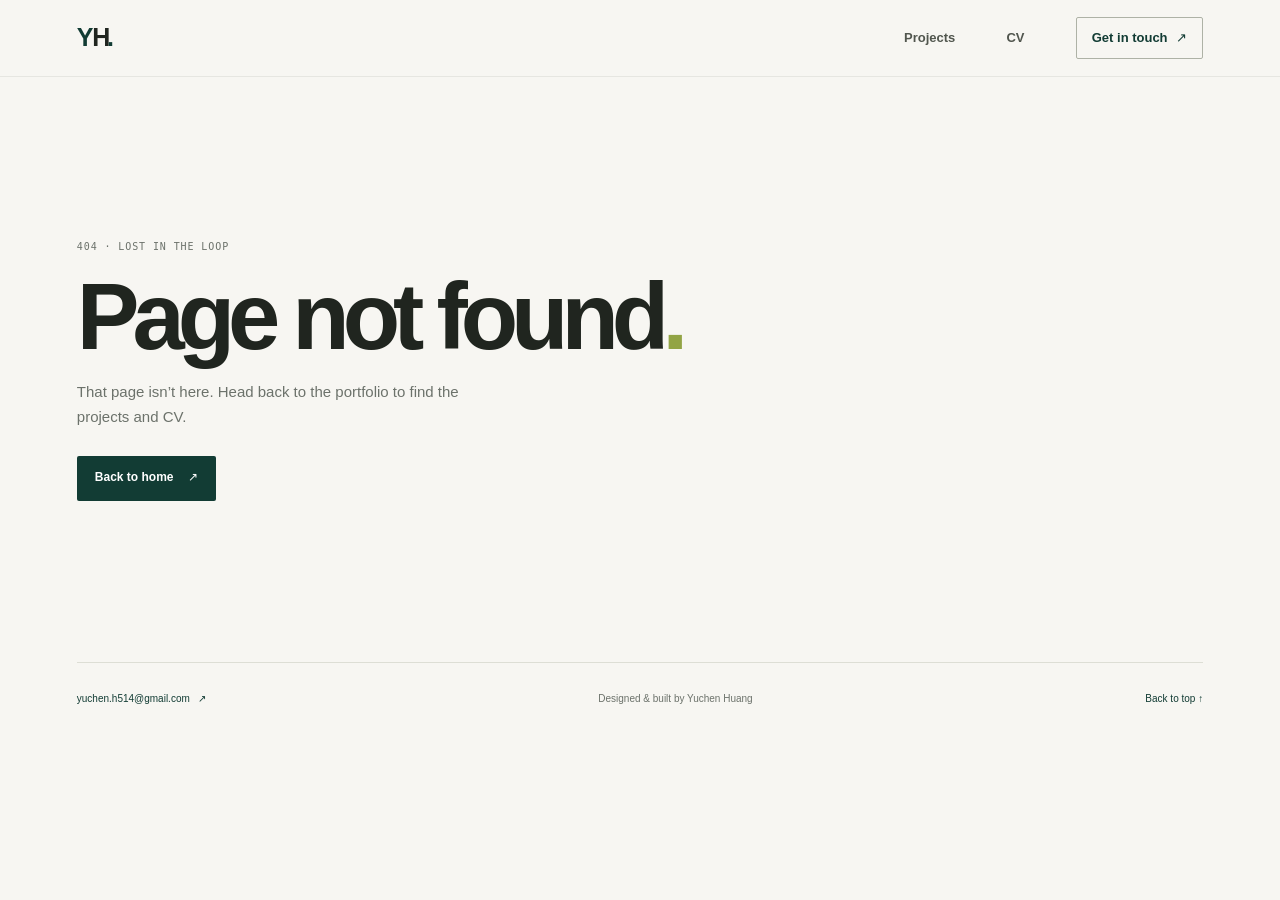
==== index.html @ c8900196 "demo uploaded" ====
<!doctype html>
<html lang="en">
  <head>
    <meta charset="UTF-8" />
    <meta name="viewport" content="width=device-width, initial-scale=1" />
    <meta name="theme-color" content="#f7f6f2" />
    <meta name="description" content="Portfolio of Yuchen Huang, a software developer working across games and the web." />
    <title>Yuchen Huang — Game &amp; Web Developer</title>
    <link rel="icon" href="/assets/favicon.svg" type="image/svg+xml" />
    <link rel="stylesheet" href="/assets/styles.css" />
    <script src="/assets/app.js" defer></script>
  </head>
  <body>
    <a class="skip-link" href="#main">Skip to content</a>
    <div id="app"></div>
    <noscript>This portfolio needs JavaScript enabled to display its pages.</noscript>
  </body>
</html>
---- assets/styles.css ----
:root {
  color-scheme: light;
  --paper: #f7f6f2;
  --surface: #fffefa;
  --ink: #20251f;
  --muted: #6c726b;
  --rule: #ddded5;
  --green: #123c34;
  --green-deep: #0d302a;
  --acid: #d3e271;
  --peach: #e6a477;
  --lilac: #9a91bb;
  --page-width: 1160px;
  --gutter: clamp(22px, 6vw, 90px);
  font-family: "Segoe UI Variable", "Segoe UI", Arial, sans-serif;
  font-synthesis: none;
  text-rendering: optimizeLegibility;
  -webkit-font-smoothing: antialiased;
  -moz-osx-font-smoothing: grayscale;
}

* { box-sizing: border-box; }
html { min-width: 320px; scroll-behavior: smooth; scroll-padding-top: 90px; }
body { min-width: 320px; margin: 0; background: var(--paper); color: var(--ink); font-size: 15px; line-height: 1.65; }
a { color: inherit; text-decoration-thickness: 1px; text-underline-offset: 4px; }
a:hover { color: var(--green); }
a:focus-visible, button:focus-visible { outline: 3px solid #a8b94e; outline-offset: 4px; border-radius: 3px; }
::selection { background: var(--acid); color: var(--green-deep); }
.skip-link { position: fixed; z-index: 10; top: 8px; left: 8px; padding: 10px 14px; transform: translateY(-160%); background: var(--green); color: white; }
.skip-link:focus { transform: translateY(0); color: white; }
.section-wrap, .header-inner, .site-footer { width: min(var(--page-width), calc(100% - 2 * var(--gutter))); margin-inline: auto; }

.site-header { position: sticky; z-index: 5; top: 0; border-bottom: 1px solid rgb(32 37 31 / 8%); background: rgb(247 246 242 / 94%); backdrop-filter: blur(14px); }
.header-inner { display: flex; min-height: 76px; align-items: center; justify-content: space-between; }
.wordmark { color: var(--green); font-family: "Manrope", "Segoe UI", sans-serif; font-size: 25px; font-weight: 800; letter-spacing: -.13em; text-decoration: none; }
.wordmark span { margin-left: 2px; color: var(--ink); }
.primary-nav { display: flex; align-items: center; gap: clamp(24px, 4vw, 52px); }
.primary-nav a { color: #51564e; font-size: 13px; font-weight: 600; text-decoration: none; transition: color 150ms ease; }
.primary-nav a:hover, .primary-nav a[aria-current="page"] { color: var(--green); }
.primary-nav .nav-contact { padding: 9px 15px; border: 1px solid #aeb2a6; border-radius: 2px; color: var(--green); }
.nav-contact span, .footer-email span { margin-left: 5px; }

.hero { position: relative; display: grid; min-height: 594px; grid-template-columns: minmax(0, 1fr) 250px; align-items: center; gap: 56px; padding-block: 92px 112px; }
.hero-copy { max-width: 665px; }
.eyebrow { margin: 0; color: var(--muted); font-family: "DM Mono", monospace; font-size: 10px; font-weight: 500; letter-spacing: .09em; line-height: 1.7; text-transform: uppercase; }
.hero-eyebrow { display: flex; align-items: center; gap: 9px; }
.status-dot { width: 7px; height: 7px; border-radius: 50%; background: #88a554; box-shadow: 0 0 0 3px rgb(136 165 84 / 13%); }
h1, h2, h3, p { margin-top: 0; }
.hero h1 { margin: 17px 0 20px -5px; font-family: "Segoe UI Variable Display", "Segoe UI", Arial, sans-serif; font-size: clamp(72px, 9.4vw, 126px); font-weight: 750; letter-spacing: -.09em; line-height: .88; }
.hero h1 > span:first-of-type { color: var(--green); }
.period { color: #92a445; }
.hero-tagline { max-width: 550px; margin-bottom: 12px; font-family: "Manrope", "Segoe UI", sans-serif; font-size: clamp(18px, 2vw, 22px); font-weight: 650; letter-spacing: -.035em; line-height: 1.4; }
.hero-intro { max-width: 510px; margin-bottom: 26px; color: var(--muted); font-size: 14px; line-height: 1.85; }
.hero-actions { display: flex; flex-wrap: wrap; align-items: center; gap: 11px; }
.button { display: inline-flex; min-height: 45px; align-items: center; justify-content: center; gap: 15px; padding: 11px 17px; border: 1px solid transparent; border-radius: 2px; font-size: 12px; font-weight: 600; text-decoration: none; transition: background-color 160ms ease, color 160ms ease, border-color 160ms ease, transform 160ms ease; }
.button:hover { transform: translateY(-2px); }
.button-primary { background: var(--green); color: white; }
.button-primary:hover { background: var(--green-deep); color: white; }
.button-quiet { border-color: #c6c8bf; color: var(--ink); }
.button-quiet:hover { border-color: var(--green); color: var(--green); }
.hero-note { position: relative; align-self: center; padding: 21px 0 22px 23px; border-left: 1px solid #c6cab8; }
.note-label { color: var(--muted); font-family: "DM Mono", monospace; font-size: 9px; letter-spacing: .09em; text-transform: uppercase; }
.hero-note ul { display: grid; gap: 11px; margin: 18px 0 0; padding: 0; list-style: none; }
.hero-note li { font-size: 13px; font-weight: 550; }
.note-stamp { position: absolute; right: 0; bottom: -75px; display: grid; width: 58px; height: 58px; place-content: center; transform: rotate(8deg); border: 1px solid #bbc198; border-radius: 50%; color: #737d45; font-family: "DM Mono", monospace; font-size: 11px; line-height: 1.15; text-align: center; }
.scroll-cue { position: absolute; bottom: 31px; left: 0; display: flex; align-items: center; gap: 11px; color: var(--muted); font-family: "DM Mono", monospace; font-size: 10px; letter-spacing: .04em; text-decoration: none; text-transform: uppercase; }
.scroll-cue span { display: grid; width: 22px; height: 22px; place-items: center; border: 1px solid #c5c8bd; border-radius: 50%; color: var(--green); }

.projects-section { padding-block: 76px 106px; border-top: 1px solid var(--rule); }
.section-heading { display: flex; align-items: end; justify-content: space-between; gap: 26px; margin-bottom: 35px; }
.section-heading h2, .contact-band h2, .story-body h2 { margin: 8px 0 0; font-family: "Segoe UI Variable Display", "Segoe UI", Arial, sans-serif; font-size: clamp(29px, 4vw, 43px); font-weight: 650; letter-spacing: -.06em; line-height: 1.12; }
.section-heading > p { max-width: 255px; margin: 0 0 5px; color: var(--muted); font-size: 12px; line-height: 1.8; }
.project-grid { display: grid; grid-template-columns: repeat(3, minmax(0, 1fr)); gap: 20px; }
.project-card { overflow: hidden; border: 1px solid #e2e1d9; background: var(--surface); }
.project-visual, .detail-visual { position: relative; display: flex; overflow: hidden; min-height: 210px; align-items: center; justify-content: center; text-decoration: none; }
.visual-1 { background: #dfe8cb; color: var(--green); }
.visual-2 { background: #d9d2ec; color: #332c52; }
.visual-3 { background: #ecd5c2; color: #533728; }
.visual-index { position: absolute; top: 16px; left: 17px; font-family: "DM Mono", monospace; font-size: 10px; letter-spacing: .06em; }
.visual-mark { font-family: "Manrope", sans-serif; font-size: 94px; font-weight: 500; line-height: 1; transition: transform 200ms ease; }
.project-visual:hover .visual-mark { transform: rotate(-8deg) scale(1.06); }
.visual-placeholder { position: absolute; right: 12px; bottom: 11px; left: 12px; color: currentColor; font-family: "DM Mono", monospace; font-size: 9px; letter-spacing: .07em; opacity: .72; text-align: center; text-transform: uppercase; }
.visual-link { position: absolute; top: 13px; right: 14px; font-size: 16px; }
.project-card-content { padding: 18px 19px 20px; }
.project-card-heading { display: flex; align-items: start; justify-content: space-between; gap: 14px; }
.project-card h3 { margin: 3px 0 0; font-family: "Segoe UI Variable Display", "Segoe UI", Arial, sans-serif; font-size: 19px; font-weight: 700; letter-spacing: -.04em; line-height: 1.25; }
.project-card h3 a { text-decoration: none; }
.project-year { padding-top: 4px; color: var(--muted); font-family: "DM Mono", monospace; font-size: 10px; white-space: nowrap; }
.project-card-content > p { min-height: 63px; margin: 11px 0 13px; color: var(--muted); font-size: 12px; line-height: 1.75; }
.text-link { color: var(--green); font-size: 11px; font-weight: 650; text-decoration: none; }
.text-link span { display: inline-block; margin-left: 4px; transition: transform 150ms ease; }
.text-link:hover span { transform: translate(2px, -2px); }

.contact-band { padding-block: 52px 67px; border-top: 1px solid var(--rule); }
.contact-row { display: flex; align-items: center; justify-content: space-between; }
.contact-band h2 { margin: 9px 0 0; font-size: clamp(39px, 6vw, 64px); line-height: .99; }
.contact-arrow { display: grid; width: 66px; height: 66px; place-items: center; border: 1px solid #aeb4a4; border-radius: 50%; color: var(--green); font-size: 24px; text-decoration: none; transition: background 160ms ease, color 160ms ease; }
.contact-arrow:hover { background: var(--green); color: white; }
.contact-link { display: inline-block; margin-top: 20px; }
.site-footer { display: flex; min-height: 74px; align-items: center; justify-content: space-between; gap: 20px; border-top: 1px solid var(--rule); color: var(--muted); font-size: 10px; }
.site-footer a { color: var(--green); text-decoration: none; }

.detail-hero { padding-block: 45px 73px; }
.back-link { display: inline-flex; margin-bottom: 50px; color: var(--muted); font-size: 11px; text-decoration: none; }
.back-link:hover { color: var(--green); }
.detail-kicker { margin-bottom: 11px; }
.detail-kicker span { padding-inline: 4px; }
.detail-hero h1, .cv-intro h1, .not-found h1 { margin: 0; font-family: "Segoe UI Variable Display", "Segoe UI", Arial, sans-serif; font-size: clamp(54px, 8vw, 94px); font-weight: 700; letter-spacing: -.075em; line-height: 1.05; }
.detail-lede { max-width: 610px; margin: 16px 0 31px; color: var(--muted); font-size: clamp(16px, 2vw, 19px); line-height: 1.65; }
.project-facts { display: grid; grid-template-columns: 1fr 1fr 1fr 1.3fr; gap: 16px; padding-block: 17px 20px; border-top: 1px solid var(--rule); border-bottom: 1px solid var(--rule); }
.project-facts > div { display: grid; align-content: start; gap: 3px; color: #373d35; font-size: 11px; line-height: 1.65; }
.fact-label { color: var(--muted); font-family: "DM Mono", monospace; font-size: 9px; letter-spacing: .07em; text-transform: uppercase; }
.detail-visual { min-height: clamp(220px, 36vw, 390px); margin-top: 24px; }
.detail-visual-mark { font-family: "Manrope", sans-serif; font-size: clamp(100px, 19vw, 210px); font-weight: 500; line-height: 1; }
.story { display: grid; grid-template-columns: minmax(140px, .75fr) minmax(0, 2fr); gap: 44px; padding-block: 55px 78px; border-top: 1px solid var(--rule); }
.story-heading { display: flex; justify-content: space-between; }
.story-heading > p { display: none; margin: 0; color: var(--muted); font-family: "DM Mono", monospace; font-size: 9px; }
.story-body { max-width: 690px; }
.story-body h2 { margin: -8px 0 14px; font-size: clamp(28px, 4vw, 39px); }
.story-body > p { color: #51574f; font-size: 13px; line-height: 1.9; }
.story-body > .story-intro { margin-bottom: 34px; color: var(--ink); font-size: 16px; }
.story-body h3 { margin: 27px 0 10px; font-family: "Segoe UI", Arial, sans-serif; font-size: 16px; font-weight: 700; }
.process-list { display: grid; gap: 12px; margin: 0 0 28px; padding: 0; counter-reset: process; list-style: none; }
.process-list li { display: grid; grid-template-columns: 27px 1fr; gap: 11px; color: #51574f; font-size: 13px; line-height: 1.8; counter-increment: process; }
.process-list li::before { content: "0" counter(process); color: #82924a; font-family: "DM Mono", monospace; font-size: 10px; }
.recognition-note { display: flex; align-items: center; gap: 13px; margin-block: 25px; padding: 16px; background: #edf0e1; }
.recognition-icon { color: #72823c; font-size: 24px; }
.recognition-note p { margin: 0; color: #39402f; font-size: 12px; line-height: 1.7; }
.recognition-note .eyebrow { color: #627041; font-size: 9px; }
.placeholder-note { margin-top: 38px; padding: 13px 0; border-top: 1px dashed #c6c8bd; color: var(--muted); font-size: 11px !important; }
.placeholder-note span { margin-right: 7px; color: var(--green); }
.more-projects { padding-block: 53px 82px; border-top: 1px solid var(--rule); }
.section-heading.compact { align-items: end; margin-bottom: 20px; }
.section-heading.compact h2 { font-size: 31px; }
.section-heading.compact > .text-link { margin-bottom: 6px; }
.more-project-list { border-top: 1px solid var(--rule); }
.more-project-link { display: flex; min-height: 83px; align-items: center; justify-content: space-between; gap: 20px; padding: 15px 4px; border-bottom: 1px solid var(--rule); text-decoration: none; }
.more-project-link > span:first-child { display: grid; gap: 3px; }
.more-project-link strong { font-family: "Segoe UI Variable Display", "Segoe UI", Arial, sans-serif; font-size: 17px; letter-spacing: -.025em; }
.more-project-arrow { display: grid; width: 31px; height: 31px; flex: none; place-items: center; border: 1px solid #bdc1b5; border-radius: 50%; color: var(--green); transition: background 150ms ease, color 150ms ease; }
.more-project-link:hover .more-project-arrow { background: var(--green); color: white; }

.cv-page { padding-block: 51px 80px; }
.cv-intro { padding-bottom: 38px; border-bottom: 1px solid var(--rule); }
.cv-heading-row { display: flex; align-items: center; justify-content: space-between; gap: 20px; margin-top: 7px; }
.cv-intro h1 { font-size: clamp(64px, 9vw, 100px); }
.download-button { flex: none; }
.cv-lede { max-width: 520px; margin: 8px 0 22px; color: var(--muted); font-size: 14px; }
.cv-contact { display: flex; flex-wrap: wrap; gap: 10px 23px; color: var(--muted); font-family: "DM Mono", monospace; font-size: 10px; }
.cv-contact a { color: var(--green); }
.cv-section { display: grid; grid-template-columns: minmax(150px, .75fr) minmax(0, 2fr); gap: 45px; padding-block: 37px; border-bottom: 1px solid var(--rule); }
.cv-section-label h2 { margin: 8px 0 0; font-family: "Segoe UI Variable Display", "Segoe UI", Arial, sans-serif; font-size: 21px; font-weight: 650; letter-spacing: -.04em; }
.cv-section-label .eyebrow { color: #82924a; }
.cv-items { display: grid; gap: 29px; }
.cv-item + .cv-item { padding-top: 23px; border-top: 1px solid #e4e3dc; }
.cv-item-top { display: flex; align-items: start; justify-content: space-between; gap: 15px; }
.cv-item h3, .skill-groups h3 { margin: 0; font-family: "Segoe UI", Arial, sans-serif; font-size: 15px; font-weight: 700; letter-spacing: -.02em; }
.cv-organization { margin: 3px 0 0; color: var(--muted); font-size: 11px; }
.cv-date { padding-top: 3px; color: var(--muted); font-family: "DM Mono", monospace; font-size: 9px; text-align: right; white-space: nowrap; }
.cv-item ul { display: grid; gap: 5px; margin: 12px 0 0; padding-left: 17px; color: #53594f; font-size: 11px; line-height: 1.75; }
.cv-project-link { display: inline-block; margin-top: 10px; }
.education-item ul { padding-left: 15px; }
.skill-groups { display: grid; grid-template-columns: 1fr 1fr; gap: 23px 30px; }
.skill-groups h3 { margin-bottom: 5px; font-size: 12px; }
.skill-groups p { margin: 0; color: var(--muted); font-size: 11px; line-height: 1.85; }
.recognition-items { gap: 12px; }
.recognition-items p { display: flex; gap: 15px; margin: 0; color: #52584f; font-size: 11px; }
.recognition-items p strong { min-width: 49px; color: var(--green); font-family: "DM Mono", monospace; font-size: 10px; font-weight: 500; }
.recognition-items p:last-child { color: var(--ink); font-weight: 600; }
.cv-bottom { display: flex; align-items: center; justify-content: space-between; gap: 15px; padding-top: 28px; }
.cv-bottom p { margin: 0; color: var(--muted); font-size: 12px; }
.not-found { min-height: 65vh; display: flex; flex-direction: column; align-items: flex-start; justify-content: center; padding-block: 70px; }
.not-found h1 { margin: 13px 0; }
.not-found > p:not(.eyebrow) { max-width: 430px; color: var(--muted); }
.not-found .button { margin-top: 11px; }

@media (min-width: 1400px) {
  .hero { min-height: 655px; }
}

@media (max-width: 800px) {
  :root { --gutter: clamp(22px, 5vw, 42px); }
  .hero { min-height: 560px; grid-template-columns: minmax(0, 1fr) 190px; gap: 28px; }
  .hero h1 { font-size: clamp(74px, 12vw, 103px); }
  .project-grid { grid-template-columns: repeat(2, minmax(0, 1fr)); }
  .project-grid .project-card:last-child { grid-column: 1 / -1; display: grid; grid-template-columns: 1fr 1fr; }
  .project-grid .project-card:last-child .project-visual { min-height: 100%; }
  .project-grid .project-card:last-child .project-card-content { align-self: center; }
  .project-facts { grid-template-columns: 1fr 1fr; row-gap: 13px; }
  .story, .cv-section { grid-template-columns: minmax(100px, .6fr) minmax(0, 2fr); gap: 28px; }
}

@media (max-width: 560px) {
  html { scroll-padding-top: 72px; }
  .header-inner { min-height: 65px; }
  .primary-nav { gap: 18px; }
  .primary-nav a { font-size: 12px; }
  .primary-nav .nav-contact { padding: 7px 9px; }
  .hero { min-height: 0; grid-template-columns: 1fr; gap: 31px; padding-block: 73px 89px; }
  .hero h1 { margin-top: 18px; font-size: clamp(79px, 20vw, 110px); }
  .hero-intro { max-width: 440px; }
  .hero-note { display: none; }
  .scroll-cue { bottom: 30px; }
  .projects-section { padding-block: 54px 70px; }
  .section-heading { display: block; margin-bottom: 24px; }
  .section-heading > p { margin-top: 12px; }
  .project-grid { grid-template-columns: 1fr; gap: 14px; }
  .project-grid .project-card:last-child { grid-column: auto; display: block; }
  .project-grid .project-card:last-child .project-visual { min-height: 205px; }
  .project-card-content > p { min-height: 0; }
  .contact-band { padding-block: 43px 51px; }
  .contact-arrow { width: 50px; height: 50px; }
  .site-footer { min-height: 96px; flex-wrap: wrap; align-content: center; justify-content: space-between; gap: 8px 16px; }
  .site-footer > span { order: 1; width: 100%; }
  .detail-hero { padding-block: 34px 48px; }
  .back-link { margin-bottom: 38px; }
  .detail-hero h1 { font-size: clamp(45px, 13vw, 68px); overflow-wrap: anywhere; }
  .detail-lede { font-size: 16px; }
  .project-facts { gap: 14px 12px; }
  .project-facts > div { font-size: 10px; }
  .detail-visual { min-height: 220px; }
  .story { grid-template-columns: 1fr; gap: 22px; padding-block: 36px 54px; }
  .story-heading > p { display: block; }
  .story-body h2 { margin-top: 0; }
  .more-projects { padding-block: 40px 58px; }
  .cv-page { padding-block: 39px 59px; }
  .cv-heading-row { align-items: start; }
  .cv-intro h1 { font-size: clamp(62px, 16vw, 85px); }
  .download-button { min-height: 39px; gap: 8px; padding: 8px 10px; font-size: 10px; }
  .cv-section { grid-template-columns: 1fr; gap: 18px; padding-block: 29px; }
  .cv-section-label { display: flex; align-items: center; gap: 12px; }
  .cv-section-label h2 { margin: 0; font-size: 19px; }
  .cv-section-label .eyebrow { margin: 0; }
  .cv-items { gap: 23px; }
  .cv-item-top { display: block; }
  .cv-date { display: block; margin-top: 4px; text-align: left; }
  .skill-groups { grid-template-columns: 1fr; gap: 16px; }
  .recognition-items p { gap: 9px; }
  .cv-bottom { align-items: start; }
}

@media (prefers-reduced-motion: reduce) {
  *, *::before, *::after { scroll-behavior: auto !important; transition-duration: .01ms !important; animation-duration: .01ms !important; animation-iteration-count: 1 !important; }
}
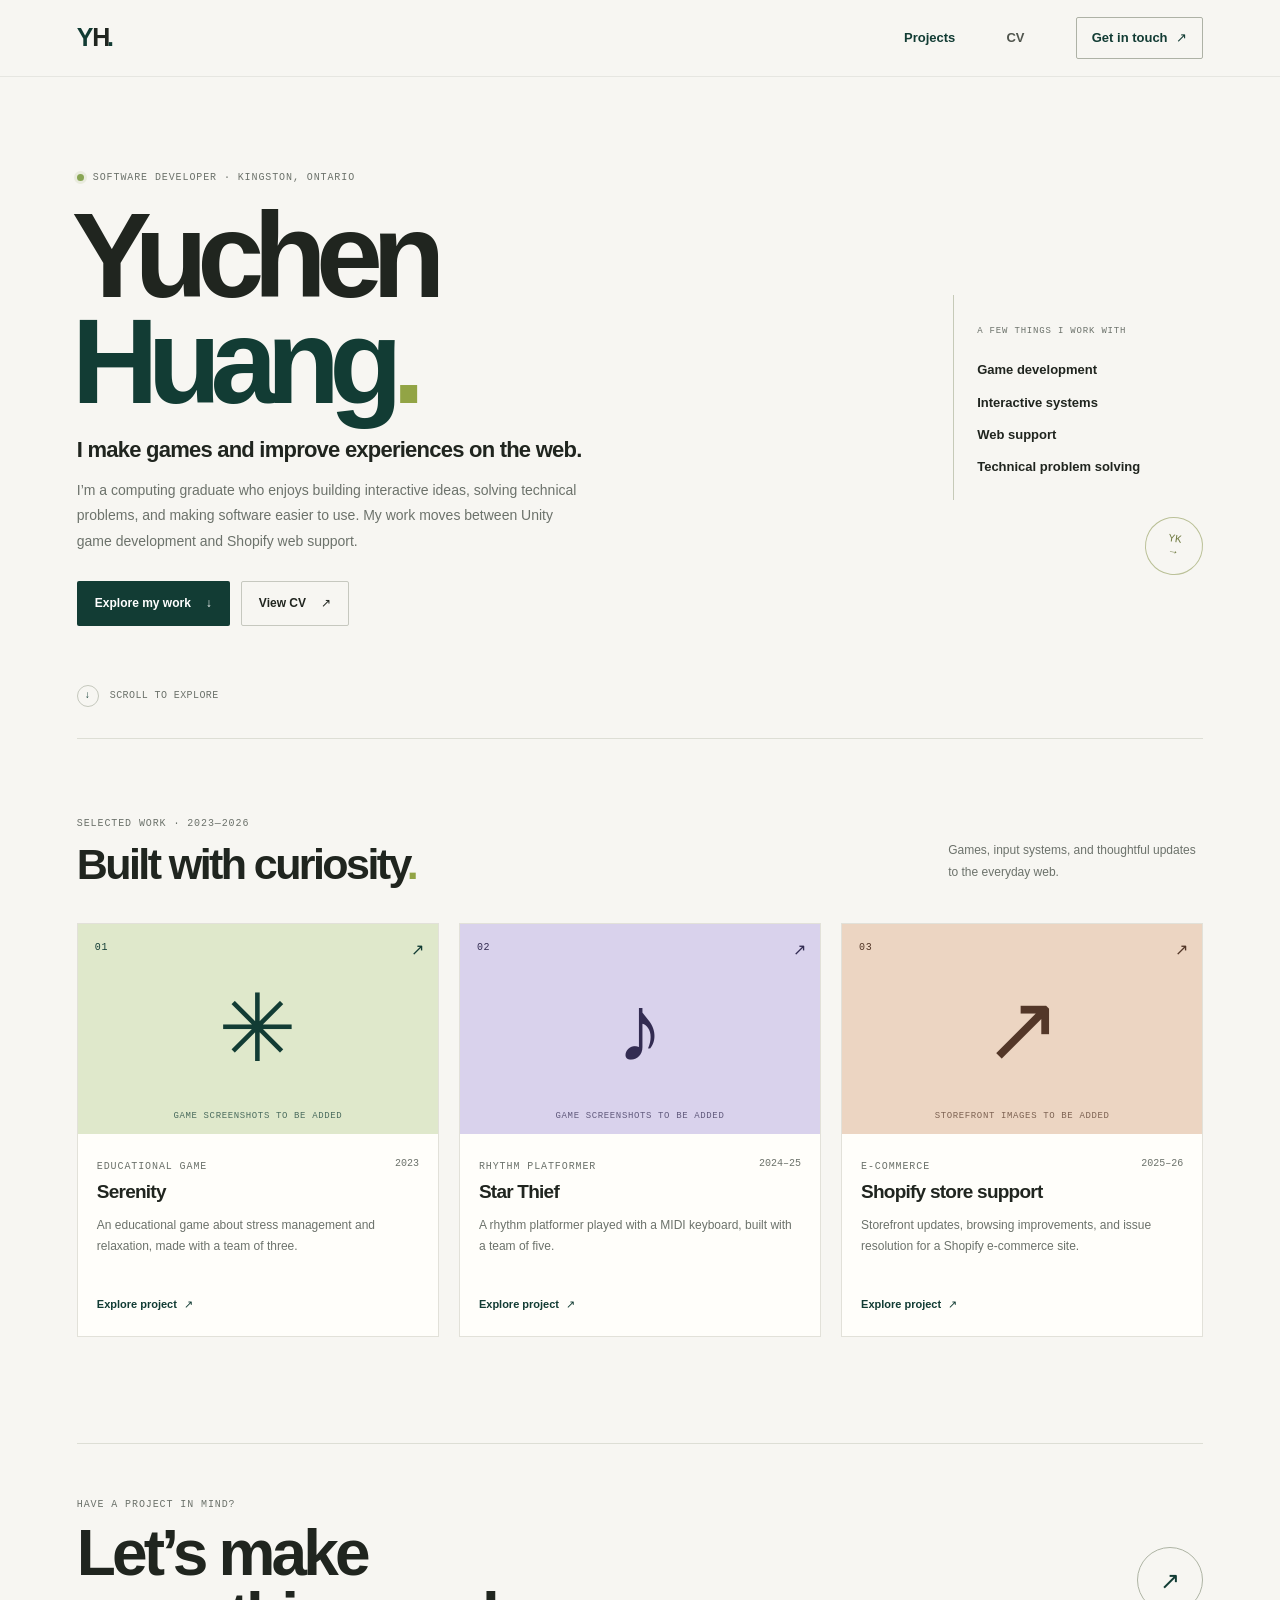
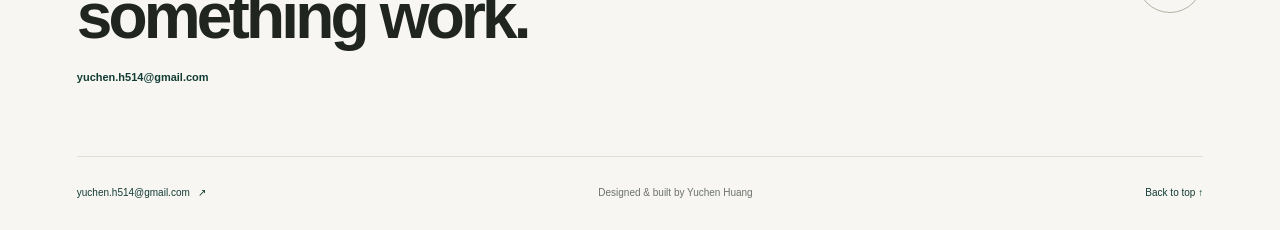
==== commit 696f756a: "fixed navigation URLs should be openable on github" ====
--- a/index.html
+++ b/index.html
@@ -6,9 +6,10 @@
     <meta name="theme-color" content="#f7f6f2" />
     <meta name="description" content="Portfolio of Yuchen Huang, a software developer working across games and the web." />
     <title>Yuchen Huang — Game &amp; Web Developer</title>
-    <link rel="icon" href="/assets/favicon.svg" type="image/svg+xml" />
-    <link rel="stylesheet" href="/assets/styles.css" />
-    <script src="/assets/app.js" defer></script>
+    <base href="./" />
+    <link rel="icon" href="assets/favicon.svg" type="image/svg+xml" />
+    <link rel="stylesheet" href="assets/styles.css" />
+    <script src="assets/app.js" defer></script>
   </head>
   <body>
     <a class="skip-link" href="#main">Skip to content</a>
